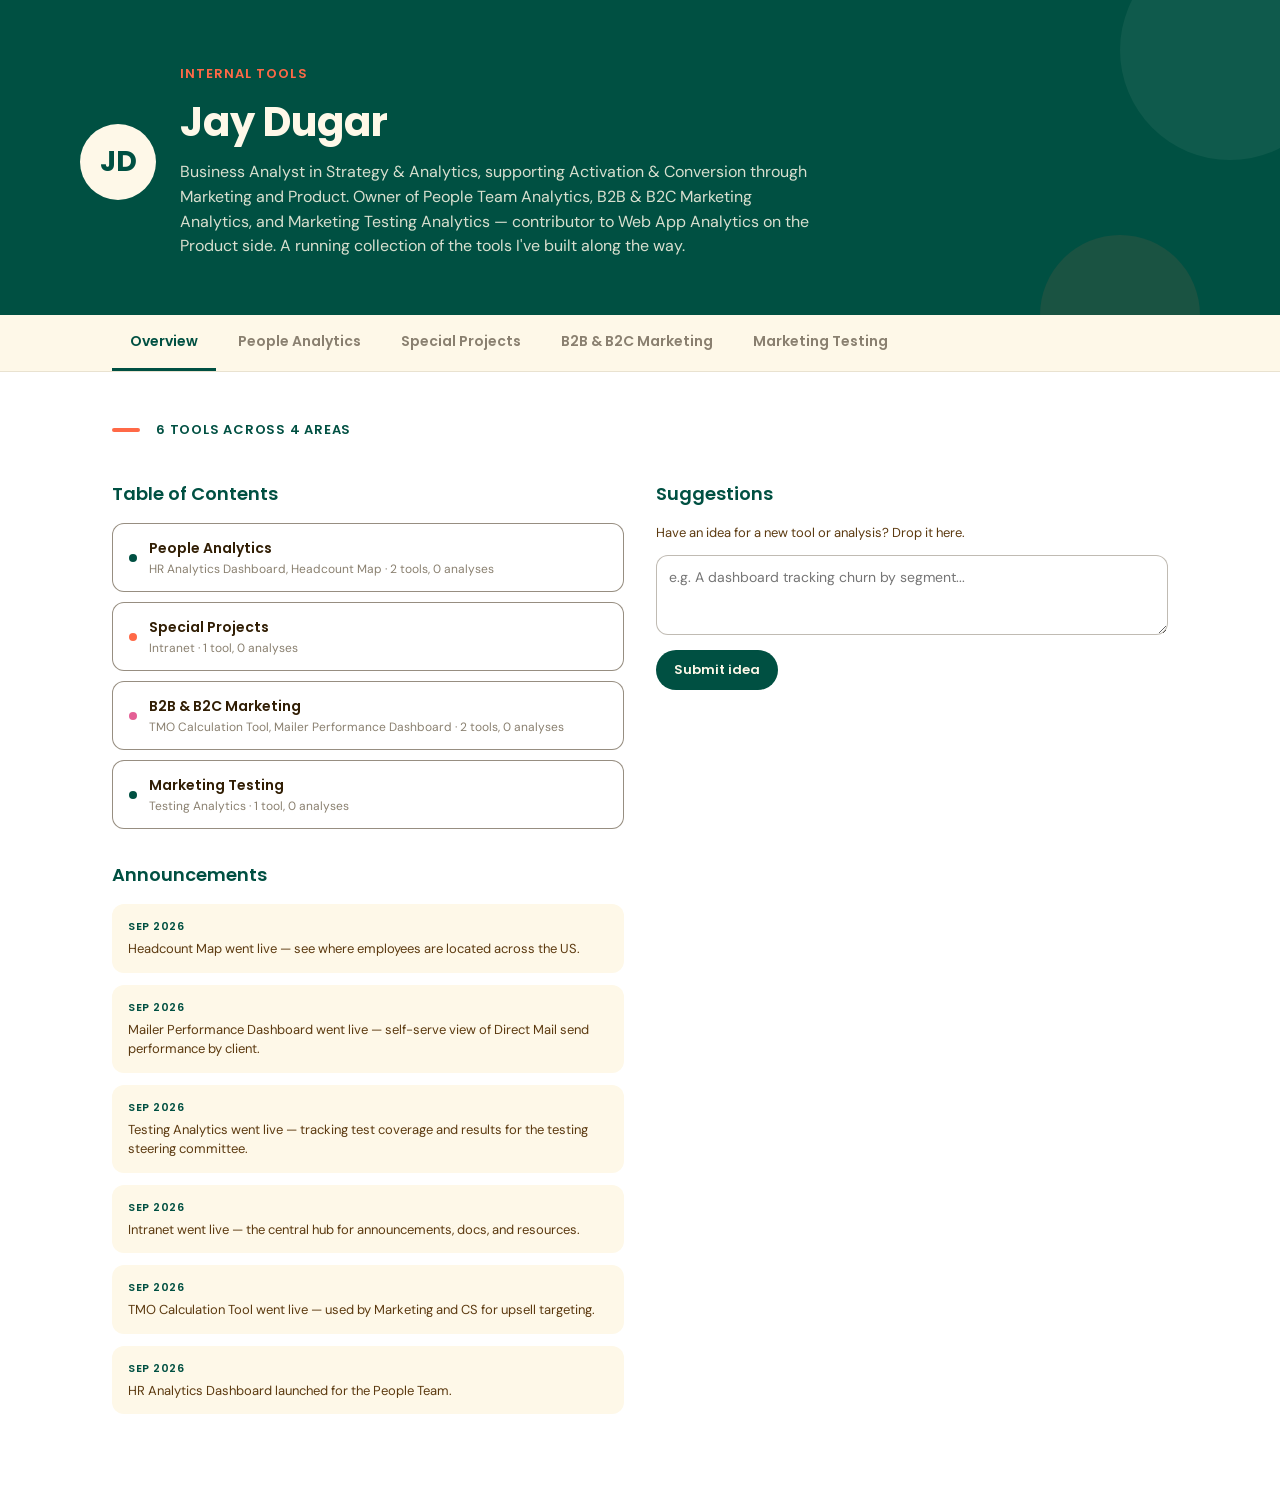
==== index.html @ 87fc5d0f "Add Headcount Map to People Analytics Interactive map showing where employees are located across the" ====
<!DOCTYPE html>
<html lang="en">
<head>
<meta charset="UTF-8">
<meta name="viewport" content="width=device-width, initial-scale=1.0">
<title>Jay Dugar — Internal Tools</title>
<link rel="preconnect" href="https://fonts.googleapis.com">
<link rel="preconnect" href="https://fonts.gstatic.com" crossorigin>
<link rel="stylesheet" href="https://fonts.googleapis.com/css2?family=DM+Sans:wght@400;500;600&family=Poppins:wght@600;700&display=swap">
<link rel="stylesheet" href="styles.css">
</head>
<body>

<header class="hero">
  <div class="hero-circle hero-circle-1"></div>
  <div class="hero-circle hero-circle-2"></div>
  <div class="hero-inner">
    <div class="avatar">JD</div>
    <div class="hero-text">
      <div class="eyebrow">Internal Tools</div>
      <h1>Jay Dugar</h1>
      <p>Business Analyst in Strategy &amp; Analytics, supporting Activation &amp; Conversion through Marketing and Product. Owner of People Team Analytics, B2B &amp; B2C Marketing Analytics, and Marketing Testing Analytics — contributor to Web App Analytics on the Product side. A running collection of the tools I've built along the way.</p>
    </div>
  </div>
</header>

<nav class="tabbar">
  <div class="tabbar-inner">
    <button class="tab is-active" data-tab="overview" style="--accent:#005042">Overview</button>
    <button class="tab" data-tab="people" style="--accent:#005042">People Analytics</button>
    <button class="tab" data-tab="special" style="--accent:#FF6947">Special Projects</button>
    <button class="tab" data-tab="marketing" style="--accent:#E45F95">B2B &amp; B2C Marketing</button>
    <button class="tab" data-tab="testing" style="--accent:#005042">Marketing Testing</button>
  </div>
</nav>

<main class="page-body">
  <div class="stat-line">
    <div class="stat-rect"></div>
    <span>6 tools across 4 areas</span>
  </div>

  <!-- Overview -->
  <section class="tab-section is-active" id="section-overview">
    <div class="overview-grid">
      <div class="overview-left">
        <h2>Table of Contents</h2>
        <div class="toc-list">
          <div class="toc-row" data-goto="people">
            <div class="toc-dot" style="background:#005042"></div>
            <div>
              <div class="toc-name">People Analytics</div>
              <div class="toc-detail">HR Analytics Dashboard, Headcount Map · 2 tools, 0 analyses</div>
            </div>
          </div>
          <div class="toc-row" data-goto="special">
            <div class="toc-dot" style="background:#FF6947"></div>
            <div>
              <div class="toc-name">Special Projects</div>
              <div class="toc-detail">Intranet · 1 tool, 0 analyses</div>
            </div>
          </div>
          <div class="toc-row" data-goto="marketing">
            <div class="toc-dot" style="background:#E45F95"></div>
            <div>
              <div class="toc-name">B2B &amp; B2C Marketing</div>
              <div class="toc-detail">TMO Calculation Tool, Mailer Performance Dashboard · 2 tools, 0 analyses</div>
            </div>
          </div>
          <div class="toc-row" data-goto="testing">
            <div class="toc-dot" style="background:#005042"></div>
            <div>
              <div class="toc-name">Marketing Testing</div>
              <div class="toc-detail">Testing Analytics · 1 tool, 0 analyses</div>
            </div>
          </div>
        </div>

        <h2 class="announcements-heading">Announcements</h2>
        <div class="announcements-list">
          <div class="announcement-card">
            <div class="announcement-date">Sep 2026</div>
            <div class="announcement-text">Headcount Map went live — see where employees are located across the US.</div>
          </div>
          <div class="announcement-card">
            <div class="announcement-date">Sep 2026</div>
            <div class="announcement-text">Mailer Performance Dashboard went live — self-serve view of Direct Mail send performance by client.</div>
          </div>
          <div class="announcement-card">
            <div class="announcement-date">Sep 2026</div>
            <div class="announcement-text">Testing Analytics went live — tracking test coverage and results for the testing steering committee.</div>
          </div>
          <div class="announcement-card">
            <div class="announcement-date">Sep 2026</div>
            <div class="announcement-text">Intranet went live — the central hub for announcements, docs, and resources.</div>
          </div>
          <div class="announcement-card">
            <div class="announcement-date">Sep 2026</div>
            <div class="announcement-text">TMO Calculation Tool went live — used by Marketing and CS for upsell targeting.</div>
          </div>
          <div class="announcement-card">
            <div class="announcement-date">Sep 2026</div>
            <div class="announcement-text">HR Analytics Dashboard launched for the People Team.</div>
          </div>
        </div>
      </div>

      <div class="overview-right">
        <h2>Suggestions</h2>
        <p class="suggestions-intro">Have an idea for a new tool or analysis? Drop it here.</p>
        <textarea id="suggestion-input" placeholder="e.g. A dashboard tracking churn by segment..."></textarea>
        <button id="submit-suggestion" class="btn-pill">Submit idea</button>
        <div id="suggestions-list" class="suggestions-list"></div>
      </div>
    </div>
  </section>

  <!-- People Analytics -->
  <section class="tab-section" id="section-people">
    <div class="area-block">
      <div class="area-header">
        <h2 style="color:#005042">People Analytics</h2>
        <span class="area-subtitle">HR metrics &amp; workforce reporting</span>
      </div>
      <div class="area-body">
        <div>
          <div class="col-label">Tools</div>
          <div class="tools-grid">

            <div class="tool-card">
              <div class="tool-strip" style="background:#005042"></div>
              <div class="tool-icon" style="background:#e8f5f2">
                <svg width="22" height="22" viewBox="0 0 24 24" fill="none" stroke="#005042" stroke-width="2" stroke-linecap="round" stroke-linejoin="round"><path d="M3 3v18h18"/><path d="M18 17V9"/><path d="M13 17V5"/><path d="M8 17v-3"/></svg>
              </div>
              <div class="tool-body">
                <div class="tool-badges">
                  <span class="category-badge">HR</span>
                  <span class="badge badge-filled">Live</span>
                </div>
                <h3>HR Analytics Dashboard</h3>
                <p class="tool-desc">Used to fill out HR KPIs and answer questions from Legal &amp; Commercial about employee locations. Tracks attrition, termination, and other metrics that People Team leadership keeps a close eye on.</p>
              </div>
              <div class="tool-action">
                <a href="https://hranalyticsdashboard-henna.vercel.app/" target="_blank" rel="noopener" class="btn-pill btn-cta">Open tool →</a>
                <span class="tool-updated">Updated Sep 2026</span>
              </div>
            </div>

            <div class="tool-card">
              <div class="tool-strip" style="background:#005042"></div>
              <div class="tool-icon" style="background:#e8f5f2">
                <svg width="22" height="22" viewBox="0 0 24 24" fill="none" stroke="#005042" stroke-width="2" stroke-linecap="round" stroke-linejoin="round"><path d="M20 10c0 4.993-5.539 10.193-7.399 11.799a1 1 0 0 1-1.202 0C9.539 20.193 4 14.993 4 10a8 8 0 0 1 16 0"/><circle cx="12" cy="10" r="3"/></svg>
              </div>
              <div class="tool-body">
                <div class="tool-badges">
                  <span class="category-badge">Headcount</span>
                  <span class="badge badge-filled">Live</span>
                </div>
                <h3>Headcount Map</h3>
                <p class="tool-desc">Interactive map showing where employees are located across the US.</p>
              </div>
              <div class="tool-action">
                <a href="https://hr-locations-dashboard.vercel.app/" target="_blank" rel="noopener" class="btn-pill btn-cta">Open tool →</a>
                <span class="tool-updated">Updated Sep 2026</span>
              </div>
            </div>

          </div>
        </div>
        <div>
          <div class="col-label">Analyses</div>
          <div class="analyses-placeholder">
            <svg width="26" height="26" viewBox="0 0 24 24" fill="none" stroke="#8a8070" stroke-width="2" stroke-linecap="round" stroke-linejoin="round"><path d="M14 2H6a2 2 0 0 0-2 2v16a2 2 0 0 0 2 2h12a2 2 0 0 0 2-2V8z"/><path d="M14 2v6h6"/></svg>
            <div class="placeholder-text">No analyses yet — decks, write-ups, and long-term studies for this area will live here.</div>
          </div>
        </div>
      </div>
    </div>
    <p class="footer-note">More tools added as they ship.</p>
  </section>

  <!-- Special Projects -->
  <section class="tab-section" id="section-special">
    <div class="area-block">
      <div class="area-header">
        <h2 style="color:#005042">Special Projects</h2>
        <span class="area-subtitle">Cross-org initiatives</span>
      </div>
      <div class="area-body">
        <div>
          <div class="col-label">Tools</div>
          <div class="tools-grid">

            <div class="tool-card">
              <div class="tool-strip" style="background:#FF6947"></div>
              <div class="tool-icon" style="background:#fff0ec">
                <svg width="22" height="22" viewBox="0 0 24 24" fill="none" stroke="#e04a28" stroke-width="2" stroke-linecap="round" stroke-linejoin="round"><path d="M15 21v-8a1 1 0 0 0-1-1h-4a1 1 0 0 0-1 1v8"/><path d="M3 10a2 2 0 0 1 .709-1.528l7-6.001a2 2 0 0 1 2.582 0l7 6.001A2 2 0 0 1 21 10v9a2 2 0 0 1-2 2H5a2 2 0 0 1-2-2z"/></svg>
              </div>
              <div class="tool-body">
                <div class="tool-badges">
                  <span class="category-badge">Company</span>
                  <span class="badge badge-filled">Live</span>
                </div>
                <h3>Intranet</h3>
                <p class="tool-desc">Will eventually be cascaded across the organization — a centralized location for announcements, resources, celebrations, and learning about the company.</p>
              </div>
              <div class="tool-action">
                <a href="https://lanternverse-demo.vercel.app/" target="_blank" rel="noopener" class="btn-pill btn-cta">Open tool →</a>
                <span class="tool-updated">Updated Sep 2026</span>
              </div>
            </div>

          </div>
        </div>
        <div>
          <div class="col-label">Analyses</div>
          <div class="analyses-placeholder">
            <svg width="26" height="26" viewBox="0 0 24 24" fill="none" stroke="#8a8070" stroke-width="2" stroke-linecap="round" stroke-linejoin="round"><path d="M14 2H6a2 2 0 0 0-2 2v16a2 2 0 0 0 2 2h12a2 2 0 0 0 2-2V8z"/><path d="M14 2v6h6"/></svg>
            <div class="placeholder-text">No analyses yet — decks, write-ups, and long-term studies for this area will live here.</div>
          </div>
        </div>
      </div>
    </div>
    <p class="footer-note">More tools added as they ship.</p>
  </section>

  <!-- B2B & B2C Marketing -->
  <section class="tab-section" id="section-marketing">
    <div class="area-block">
      <div class="area-header">
        <h2 style="color:#005042">B2B &amp; B2C Marketing</h2>
        <span class="area-subtitle">Marketing analytics &amp; targeting</span>
      </div>
      <div class="area-body">
        <div>
          <div class="col-label">Tools</div>
          <div class="tools-grid">

            <div class="tool-card">
              <div class="tool-strip" style="background:#E45F95"></div>
              <div class="tool-icon" style="background:#fceef4">
                <svg width="22" height="22" viewBox="0 0 24 24" fill="none" stroke="#c43d76" stroke-width="2" stroke-linecap="round" stroke-linejoin="round"><rect width="16" height="20" x="4" y="2" rx="2"/><line x1="8" x2="16" y1="6" y2="6"/><line x1="16" x2="16" y1="14" y2="18"/><path d="M16 10h.01"/><path d="M12 10h.01"/><path d="M8 10h.01"/><path d="M12 14h.01"/><path d="M8 14h.01"/><path d="M12 18h.01"/><path d="M8 18h.01"/></svg>
              </div>
              <div class="tool-body">
                <div class="tool-badges">
                  <span class="category-badge">Analytics</span>
                  <span class="badge badge-filled">Live</span>
                </div>
                <h3>TMO Calculation Tool</h3>
                <p class="tool-desc">Used by Marketing and CS for upsells — to estimate the impact TMO would have had based on testing, and to provide reasons for approving TMO outreach for specific client populations.</p>
              </div>
              <div class="tool-action">
                <a href="https://tmo-projection-calculator.onrender.com/" target="_blank" rel="noopener" class="btn-pill btn-cta">Open tool →</a>
                <span class="tool-updated">Updated Sep 2026</span>
              </div>
            </div>

            <div class="tool-card">
              <div class="tool-strip" style="background:#E45F95"></div>
              <div class="tool-icon" style="background:#fceef4">
                <svg width="22" height="22" viewBox="0 0 24 24" fill="none" stroke="#c43d76" stroke-width="2" stroke-linecap="round" stroke-linejoin="round"><rect width="20" height="16" x="2" y="4" rx="2"/><path d="m22 7-8.97 5.7a1.94 1.94 0 0 1-2.06 0L2 7"/></svg>
              </div>
              <div class="tool-body">
                <div class="tool-badges">
                  <span class="category-badge">Direct Mail</span>
                  <span class="badge badge-filled">Live</span>
                </div>
                <h3>Mailer Performance Dashboard</h3>
                <p class="tool-desc">Self-serve Databricks dashboard for viewing Direct Mail send performance by client — how specific sends performed, broken down for self-service lookup.</p>
              </div>
              <div class="tool-action">
                <a href="https://adb-4178024078067498.18.azuredatabricks.net/dashboardsv3/01f14eee2bc31cd380a6640e66a641d5/published?o=4178024078067498" target="_blank" rel="noopener" class="btn-pill btn-cta">Open tool →</a>
                <span class="tool-updated">Updated Sep 2026</span>
              </div>
            </div>

          </div>
        </div>
        <div>
          <div class="col-label">Analyses</div>
          <div class="analyses-placeholder">
            <svg width="26" height="26" viewBox="0 0 24 24" fill="none" stroke="#8a8070" stroke-width="2" stroke-linecap="round" stroke-linejoin="round"><path d="M14 2H6a2 2 0 0 0-2 2v16a2 2 0 0 0 2 2h12a2 2 0 0 0 2-2V8z"/><path d="M14 2v6h6"/></svg>
            <div class="placeholder-text">No analyses yet — decks, write-ups, and long-term studies for this area will live here.</div>
          </div>
        </div>
      </div>
    </div>
    <p class="footer-note">More tools added as they ship.</p>
  </section>

  <!-- Marketing Testing -->
  <section class="tab-section" id="section-testing">
    <div class="area-block">
      <div class="area-header">
        <h2 style="color:#005042">Marketing Testing</h2>
        <span class="area-subtitle">Experimentation &amp; test analytics</span>
      </div>
      <div class="area-body">
        <div>
          <div class="col-label">Tools</div>
          <div class="tools-grid">

            <div class="tool-card">
              <div class="tool-strip" style="background:#005042"></div>
              <div class="tool-icon" style="background:#e8f5f2">
                <svg width="22" height="22" viewBox="0 0 24 24" fill="none" stroke="#005042" stroke-width="2" stroke-linecap="round" stroke-linejoin="round"><path d="M10 2v7.527a2 2 0 0 1-.211.896L4.72 20.55a1 1 0 0 0 .9 1.45h12.76a1 1 0 0 0 .9-1.45l-5.069-10.127A2 2 0 0 1 14 9.527V2"/><path d="M6.453 15h11.094"/><path d="M8.5 2h7"/></svg>
              </div>
              <div class="tool-body">
                <div class="tool-badges">
                  <span class="category-badge">QA</span>
                  <span class="badge badge-filled">Live</span>
                </div>
                <h3>Testing Analytics</h3>
                <p class="tool-desc">Tracked by members of the testing steering committee, and used to inform product marketing strategy going forward.</p>
              </div>
              <div class="tool-action">
                <a href="https://marketing-testing-results-repo.vercel.app/" target="_blank" rel="noopener" class="btn-pill btn-cta">Open tool →</a>
                <span class="tool-updated">Updated Sep 2026</span>
              </div>
            </div>

          </div>
        </div>
        <div>
          <div class="col-label">Analyses</div>
          <div class="analyses-placeholder">
            <svg width="26" height="26" viewBox="0 0 24 24" fill="none" stroke="#8a8070" stroke-width="2" stroke-linecap="round" stroke-linejoin="round"><path d="M14 2H6a2 2 0 0 0-2 2v16a2 2 0 0 0 2 2h12a2 2 0 0 0 2-2V8z"/><path d="M14 2v6h6"/></svg>
            <div class="placeholder-text">No analyses yet — decks, write-ups, and long-term studies for this area will live here.</div>
          </div>
        </div>
      </div>
    </div>
    <p class="footer-note">More tools added as they ship.</p>
  </section>

</main>

<script src="script.js"></script>
</body>
</html>
---- styles.css ----
:root {
  --green: #005042;
  --cream: #FEF8E8;
  --espresso: #311E04;
  --espresso-body: #5c3a10;
  --pink: #E45F95;
  --coral: #FF6947;
  --white: #FFFFFF;
  --muted-text: #8a8070;
  --badge-muted-bg: #f5f4f0;
  --badge-muted-text: #655e52;
  --green-tint-bg: #e8f5f2;
  --coral-tint-bg: #fff0ec;
  --coral-stroke: #e04a28;
  --pink-tint-bg: #fceef4;
  --pink-stroke: #c43d76;

  --card-border: rgba(49, 30, 4, 0.5);
  --card-shadow: 0 4px 12px rgba(49, 30, 4, 0.06);
  --card-shadow-hover: 0 10px 24px rgba(49, 30, 4, 0.14);
}

* {
  box-sizing: border-box;
}

body {
  margin: 0;
  background: var(--white);
  font-family: 'DM Sans', sans-serif;
  color: var(--espresso);
}

h1, h2, h3 {
  font-family: 'Poppins', sans-serif;
  margin: 0;
}

a {
  color: var(--green);
  text-decoration: none;
}

a:hover {
  color: var(--pink);
}

/* ---------- Hero ---------- */

.hero {
  background: var(--green);
  padding: 64px 32px 56px;
  position: relative;
  overflow: hidden;
}

.hero-circle {
  position: absolute;
  border-radius: 50%;
}

.hero-circle-1 {
  width: 220px;
  height: 220px;
  right: -60px;
  top: -60px;
  background: rgba(254, 248, 232, 0.06);
}

.hero-circle-2 {
  width: 160px;
  height: 160px;
  right: 80px;
  bottom: -80px;
  background: rgba(255, 105, 71, 0.10);
}

.hero-inner {
  max-width: 1120px;
  margin: 0 auto;
  position: relative;
  display: flex;
  align-items: center;
  gap: 24px;
}

.avatar {
  width: 76px;
  height: 76px;
  border-radius: 50%;
  background: var(--cream);
  color: var(--green);
  display: flex;
  align-items: center;
  justify-content: center;
  font-family: 'Poppins', sans-serif;
  font-weight: 700;
  font-size: 28px;
  flex-shrink: 0;
}

.hero-text .eyebrow {
  font-family: 'Poppins', sans-serif;
  font-weight: 600;
  font-size: 13px;
  letter-spacing: 0.08em;
  text-transform: uppercase;
  color: var(--coral);
  margin-bottom: 8px;
}

.hero-text h1 {
  font-weight: 700;
  font-size: 40px;
  margin: 0 0 8px;
  color: var(--cream);
}

.hero-text p {
  margin: 0;
  font-size: 16px;
  line-height: 1.55;
  color: rgba(254, 248, 232, 0.85);
  max-width: 640px;
}

/* ---------- Tab bar ---------- */

.tabbar {
  background: var(--cream);
  border-bottom: 1px solid rgba(49, 30, 4, 0.1);
  position: sticky;
  top: 0;
  z-index: 10;
}

.tabbar-inner {
  max-width: 1120px;
  margin: 0 auto;
  padding: 0 32px;
  display: flex;
  gap: 4px;
  overflow-x: auto;
}

.tab {
  border: none;
  background: none;
  cursor: pointer;
  padding: 16px 18px;
  font-family: 'Poppins', sans-serif;
  font-size: 14px;
  font-weight: 600;
  white-space: nowrap;
  color: var(--muted-text);
  border-bottom: 3px solid transparent;
}

.tab.is-active {
  color: var(--accent);
  border-bottom-color: var(--accent);
}

/* ---------- Page body ---------- */

.page-body {
  max-width: 1120px;
  margin: 0 auto;
  padding: 48px 32px 80px;
}

.stat-line {
  display: flex;
  align-items: center;
  gap: 16px;
  margin-bottom: 40px;
}

.stat-rect {
  width: 28px;
  height: 4px;
  background: var(--coral);
  border-radius: 2px;
  flex-shrink: 0;
}

.stat-line span {
  font-family: 'Poppins', sans-serif;
  font-weight: 600;
  font-size: 13px;
  letter-spacing: 0.06em;
  text-transform: uppercase;
  color: var(--green);
}

.tab-section {
  display: none;
}

.tab-section.is-active {
  display: block;
}

/* ---------- Overview ---------- */

.overview-grid {
  display: grid;
  grid-template-columns: 1fr 1fr;
  gap: 32px;
  margin-bottom: 8px;
}

.overview-left h2,
.overview-right h2 {
  font-weight: 600;
  font-size: 18px;
  margin: 0 0 16px;
  color: var(--green);
}

.toc-list {
  display: flex;
  flex-direction: column;
  gap: 10px;
}

.toc-row {
  cursor: pointer;
  display: flex;
  align-items: center;
  gap: 12px;
  padding: 14px 16px;
  background: var(--white);
  border: 1px solid var(--card-border);
  border-radius: 12px;
  transition: box-shadow 0.15s;
}

.toc-row:hover {
  box-shadow: 0 4px 12px rgba(49, 30, 4, 0.08);
}

.toc-dot {
  width: 8px;
  height: 8px;
  border-radius: 50%;
  flex-shrink: 0;
}

.toc-name {
  font-family: 'Poppins', sans-serif;
  font-weight: 600;
  font-size: 14px;
  color: var(--espresso);
}

.toc-detail {
  font-size: 12px;
  color: var(--muted-text);
  margin-top: 2px;
}

.announcements-heading {
  margin-top: 32px !important;
}

.announcements-list {
  display: flex;
  flex-direction: column;
  gap: 12px;
}

.announcement-card {
  background: var(--cream);
  border-radius: 12px;
  padding: 14px 16px;
}

.announcement-date {
  font-family: 'Poppins', sans-serif;
  font-weight: 600;
  font-size: 11px;
  letter-spacing: 0.05em;
  text-transform: uppercase;
  color: var(--green);
  margin-bottom: 4px;
}

.announcement-text {
  font-size: 13px;
  line-height: 1.5;
  color: var(--espresso-body);
}

.suggestions-intro {
  font-size: 13px;
  line-height: 1.5;
  color: var(--espresso-body);
  margin: 0 0 12px;
}

#suggestion-input {
  width: 100%;
  min-height: 80px;
  padding: 12px;
  border: 1px solid rgba(49, 30, 4, 0.3);
  border-radius: 12px;
  font-family: 'DM Sans', sans-serif;
  font-size: 14px;
  color: var(--espresso);
  resize: vertical;
}

.btn-pill {
  display: inline-flex;
  align-items: center;
  gap: 6px;
  border: none;
  cursor: pointer;
  font-family: 'Poppins', sans-serif;
  font-size: 13px;
  font-weight: 600;
  color: var(--cream);
  background: var(--green);
  padding: 10px 18px;
  border-radius: 9999px;
  text-decoration: none;
}

#submit-suggestion {
  margin-top: 10px;
  padding: 10px 18px;
}

.suggestions-list {
  display: flex;
  flex-direction: column;
  gap: 10px;
  margin-top: 20px;
}

.suggestion-item {
  background: var(--white);
  border: 1px solid var(--card-border);
  border-radius: 12px;
  padding: 12px 16px;
  font-size: 13px;
  color: var(--espresso-body);
}

/* ---------- Area pages ---------- */

.area-block {
  margin-bottom: 44px;
}

.area-header {
  display: flex;
  align-items: baseline;
  gap: 10px;
  margin-bottom: 18px;
}

.area-header h2 {
  font-weight: 600;
  font-size: 20px;
  flex-shrink: 0;
  white-space: nowrap;
}

.area-subtitle {
  font-size: 13px;
  color: var(--muted-text);
  min-width: 0;
  overflow: hidden;
  text-overflow: ellipsis;
  white-space: nowrap;
}

.area-body {
  display: grid;
  grid-template-columns: 1.1fr 1fr;
  gap: 32px;
  align-items: start;
}

.col-label {
  font-family: 'Poppins', sans-serif;
  font-weight: 600;
  font-size: 12px;
  letter-spacing: 0.06em;
  text-transform: uppercase;
  color: var(--muted-text);
  margin-bottom: 12px;
}

.tools-grid {
  display: flex;
  flex-direction: column;
  gap: 16px;
}

/* ---------- Tool card ---------- */

.tool-card {
  display: flex;
  align-items: center;
  gap: 20px;
  background: var(--white);
  border: 1px solid var(--card-border);
  border-radius: 16px;
  overflow: hidden;
  box-shadow: var(--card-shadow);
  transition: box-shadow 0.15s, transform 0.15s;
  padding: 20px 24px;
}

.tool-card:hover {
  box-shadow: var(--card-shadow-hover);
  transform: translateY(-3px);
}

.tool-strip {
  align-self: stretch;
  width: 6px;
  border-radius: 3px;
  flex-shrink: 0;
  margin: -20px 0 -20px -24px;
}

.tool-icon {
  width: 48px;
  height: 48px;
  border-radius: 12px;
  display: flex;
  align-items: center;
  justify-content: center;
  flex-shrink: 0;
}

.tool-body {
  flex: 1;
  min-width: 0;
  display: flex;
  flex-direction: column;
  gap: 8px;
}

.tool-badges {
  display: flex;
  align-items: center;
  gap: 8px;
}

.badge {
  font-family: 'DM Sans', sans-serif;
  font-size: 11px;
  font-weight: 600;
  padding: 4px 10px;
  border-radius: 9999px;
}

.badge-filled {
  background: var(--green);
  color: var(--cream);
}

.badge-muted {
  background: var(--badge-muted-bg);
  color: var(--badge-muted-text);
}

.category-badge {
  font-family: 'DM Sans', sans-serif;
  font-size: 10px;
  font-weight: 600;
  letter-spacing: 0.06em;
  text-transform: uppercase;
  color: var(--green);
  background: var(--green-tint-bg);
  padding: 3px 8px;
  border-radius: 9999px;
}

.tool-body h3 {
  font-weight: 600;
  font-size: 18px;
  color: var(--espresso);
}

.tool-desc {
  margin: 0;
  font-size: 14px;
  line-height: 1.5;
  color: var(--espresso-body);
}

.tool-action {
  display: flex;
  flex-direction: column;
  align-items: flex-end;
  gap: 8px;
  flex-shrink: 0;
}

.tool-updated {
  font-size: 12px;
  color: var(--muted-text);
  white-space: nowrap;
}

.btn-cta {
  color: var(--cream);
  background: var(--green);
}

.btn-disabled {
  color: var(--badge-muted-text);
  background: var(--badge-muted-bg);
  cursor: default;
}

/* ---------- Analyses placeholder ---------- */

.analyses-placeholder {
  border: 1.5px dashed rgba(49, 30, 4, 0.25);
  border-radius: 16px;
  padding: 28px 20px;
  text-align: center;
  background: var(--cream);
}

.analyses-placeholder svg {
  margin: 0 auto 10px;
  display: block;
}

.placeholder-text {
  font-size: 13px;
  color: var(--espresso-body);
  line-height: 1.5;
}

/* ---------- Footer ---------- */

.footer-note {
  margin: 48px 0 0;
  font-size: 13px;
  color: var(--muted-text);
  text-align: center;
}

/* ---------- Responsive ---------- */

@media (max-width: 780px) {
  .hero-inner {
    flex-wrap: wrap;
  }

  .overview-grid,
  .area-body {
    grid-template-columns: 1fr;
  }

  .tool-card {
    flex-wrap: wrap;
  }

  .tool-action {
    flex-direction: row;
    align-items: center;
    justify-content: space-between;
    width: 100%;
    margin-left: 68px;
  }
}
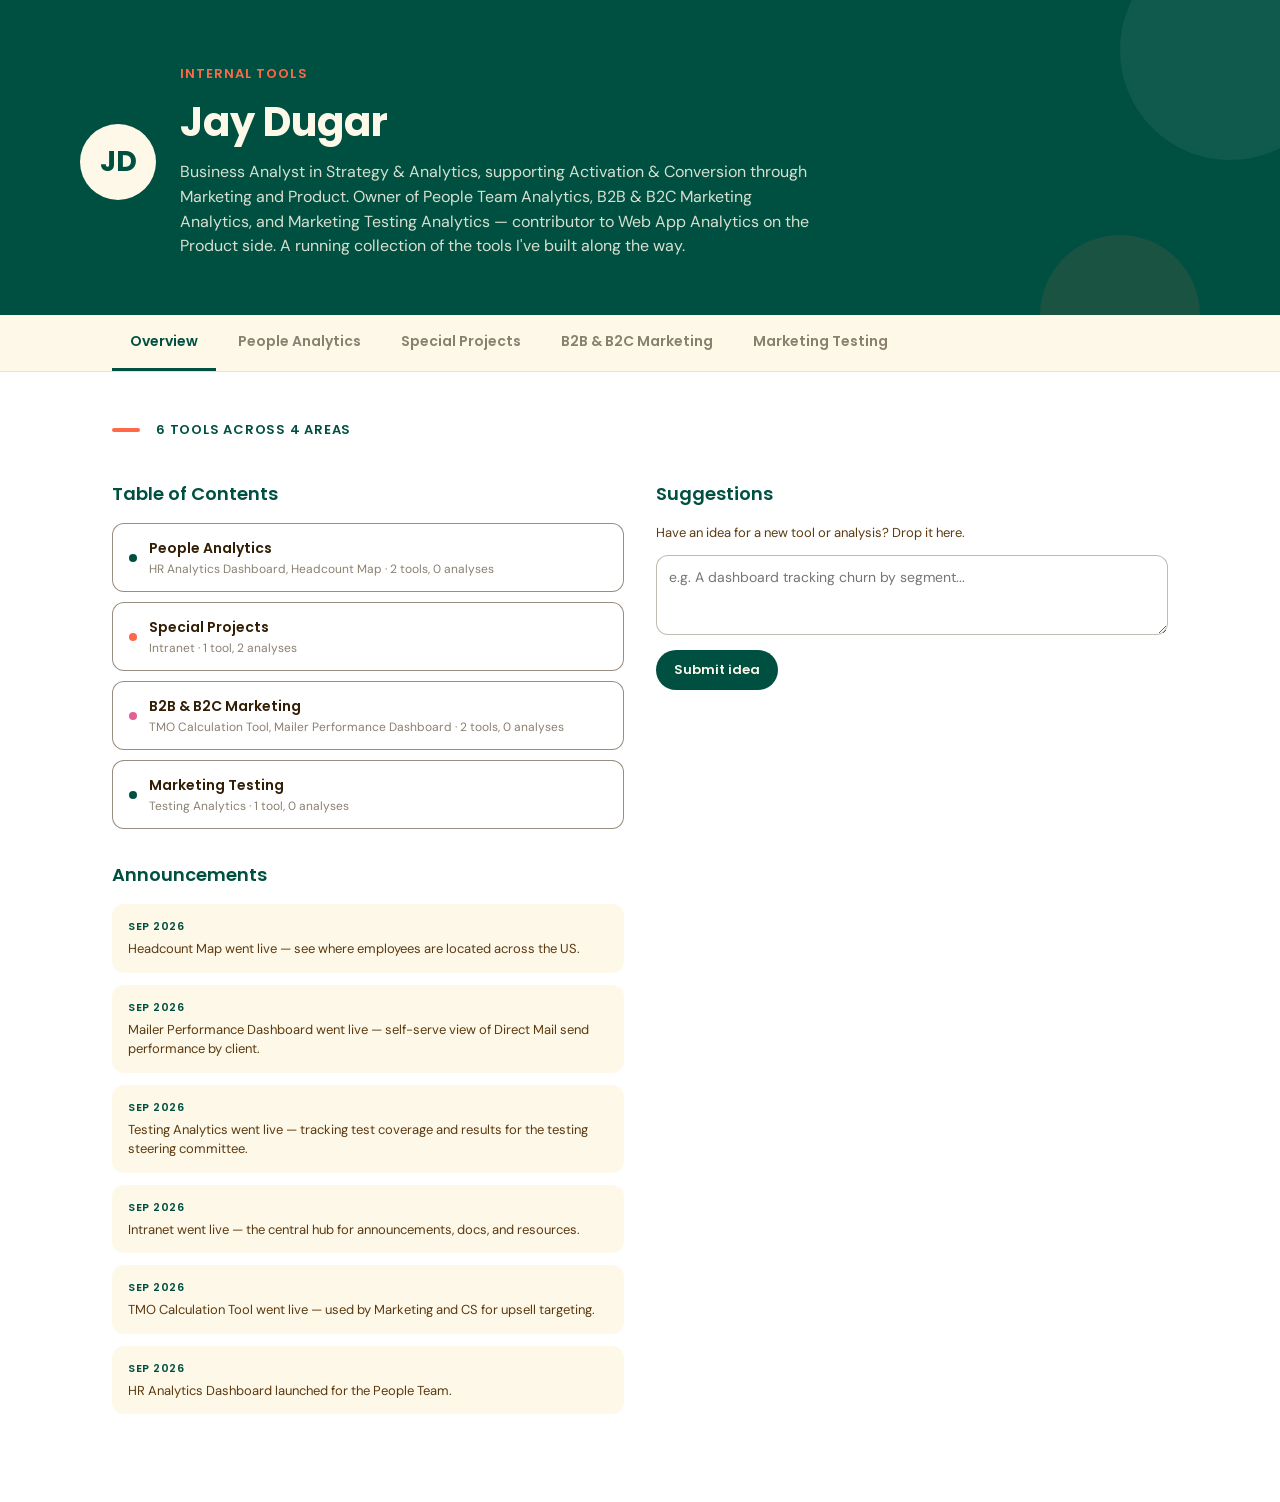
==== commit 6e70ba05: "Add Analyses entries to Special Projects Add Time and Motion Study (Oct 24, 2025) and Email Performa" ====
--- a/index.html
+++ b/index.html
@@ -57,7 +57,7 @@
             <div class="toc-dot" style="background:#FF6947"></div>
             <div>
               <div class="toc-name">Special Projects</div>
-              <div class="toc-detail">Intranet · 1 tool, 0 analyses</div>
+              <div class="toc-detail">Intranet · 1 tool, 2 analyses</div>
             </div>
           </div>
           <div class="toc-row" data-goto="marketing">
@@ -214,9 +214,22 @@
         </div>
         <div>
           <div class="col-label">Analyses</div>
-          <div class="analyses-placeholder">
-            <svg width="26" height="26" viewBox="0 0 24 24" fill="none" stroke="#8a8070" stroke-width="2" stroke-linecap="round" stroke-linejoin="round"><path d="M14 2H6a2 2 0 0 0-2 2v16a2 2 0 0 0 2 2h12a2 2 0 0 0 2-2V8z"/><path d="M14 2v6h6"/></svg>
-            <div class="placeholder-text">No analyses yet — decks, write-ups, and long-term studies for this area will live here.</div>
+          <div class="analyses-list">
+            <a href="https://employerdirect-my.sharepoint.com/:p:/g/personal/jun_tian_edhc_com/IQC44z6qoDB5RLvgEQA8jVloARN6N4HbDHBAEP9bQKwd3f4?e=tkZlgi" target="_blank" rel="noopener" class="analysis-item" data-date="2026-08-01">
+              <svg width="20" height="20" viewBox="0 0 24 24" fill="none" stroke="#005042" stroke-width="2" stroke-linecap="round" stroke-linejoin="round"><path d="M14 2H6a2 2 0 0 0-2 2v16a2 2 0 0 0 2 2h12a2 2 0 0 0 2-2V8z"/><path d="M14 2v6h6"/></svg>
+              <div>
+                <div class="analysis-title">Email Performance Analysis - Jun Tian</div>
+                <div class="analysis-date">Aug 2026</div>
+                <div class="analysis-note">Contributor — supported Jun, Enterprise Analytics Intern, with her intern project.</div>
+              </div>
+            </a>
+            <a href="https://employerdirect-my.sharepoint.com/:p:/g/personal/jay_dugar_edhc_com1/IQAvmbayL3EeTLC1aCSlgR_PATuHuwJYxpf_T8SGFbYfa9U?e=0Gtic1" target="_blank" rel="noopener" class="analysis-item" data-date="2025-10-24">
+              <svg width="20" height="20" viewBox="0 0 24 24" fill="none" stroke="#005042" stroke-width="2" stroke-linecap="round" stroke-linejoin="round"><path d="M14 2H6a2 2 0 0 0-2 2v16a2 2 0 0 0 2 2h12a2 2 0 0 0 2-2V8z"/><path d="M14 2v6h6"/></svg>
+              <div>
+                <div class="analysis-title">Time and Motion Study</div>
+                <div class="analysis-date">Oct 24, 2025</div>
+              </div>
+            </a>
           </div>
         </div>
       </div>
--- a/styles.css
+++ b/styles.css
@@ -541,6 +541,52 @@
   line-height: 1.5;
 }
 
+.analyses-list {
+  display: flex;
+  flex-direction: column;
+  gap: 12px;
+}
+
+.analysis-item {
+  display: flex;
+  align-items: center;
+  gap: 12px;
+  background: var(--white);
+  border: 1px solid var(--card-border);
+  border-radius: 12px;
+  padding: 14px 16px;
+  transition: box-shadow 0.15s, transform 0.15s;
+}
+
+.analysis-item:hover {
+  box-shadow: var(--card-shadow-hover);
+  transform: translateY(-2px);
+}
+
+.analysis-item svg {
+  flex-shrink: 0;
+}
+
+.analysis-title {
+  font-family: 'Poppins', sans-serif;
+  font-weight: 600;
+  font-size: 14px;
+  color: var(--espresso);
+}
+
+.analysis-date {
+  font-size: 12px;
+  color: var(--muted-text);
+  margin-top: 2px;
+}
+
+.analysis-note {
+  font-size: 12px;
+  color: var(--espresso-body);
+  line-height: 1.4;
+  margin-top: 4px;
+}
+
 /* ---------- Footer ---------- */
 
 .footer-note {
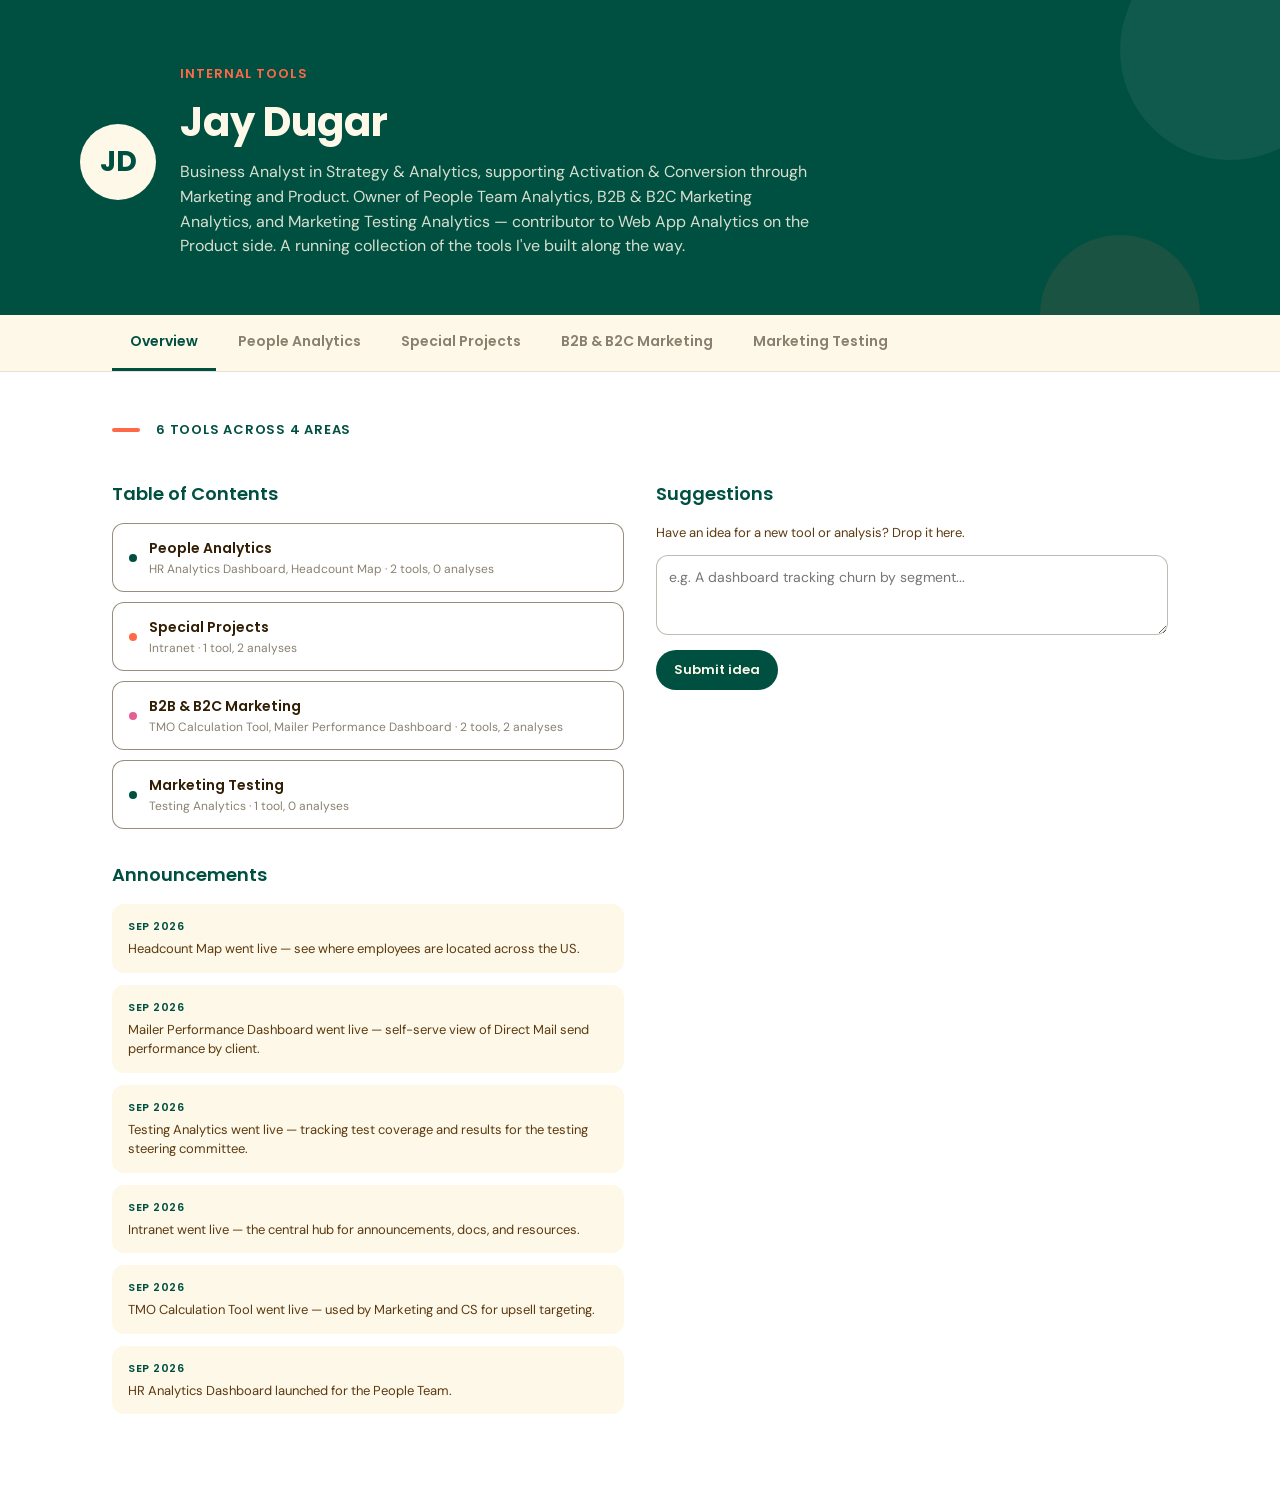
==== commit 5a0bc344: "Add Analyses entries to B2B & B2C Marketing Add Personas Analysis (Jun 2, 2026) and B2B Marketing At" ====
--- a/index.html
+++ b/index.html
@@ -64,7 +64,7 @@
             <div class="toc-dot" style="background:#E45F95"></div>
             <div>
               <div class="toc-name">B2B &amp; B2C Marketing</div>
-              <div class="toc-detail">TMO Calculation Tool, Mailer Performance Dashboard · 2 tools, 0 analyses</div>
+              <div class="toc-detail">TMO Calculation Tool, Mailer Performance Dashboard · 2 tools, 2 analyses</div>
             </div>
           </div>
           <div class="toc-row" data-goto="testing">
@@ -291,9 +291,21 @@
         </div>
         <div>
           <div class="col-label">Analyses</div>
-          <div class="analyses-placeholder">
-            <svg width="26" height="26" viewBox="0 0 24 24" fill="none" stroke="#8a8070" stroke-width="2" stroke-linecap="round" stroke-linejoin="round"><path d="M14 2H6a2 2 0 0 0-2 2v16a2 2 0 0 0 2 2h12a2 2 0 0 0 2-2V8z"/><path d="M14 2v6h6"/></svg>
-            <div class="placeholder-text">No analyses yet — decks, write-ups, and long-term studies for this area will live here.</div>
+          <div class="analyses-list">
+            <a href="https://employerdirect-my.sharepoint.com/:p:/g/personal/jay_dugar_edhc_com1/IQDLxSqj8Fz-RLH232yzzgM-AXMZw2Fjzdrns0AoX63KZrc?e=phqWcl" target="_blank" rel="noopener" class="analysis-item" data-date="2026-09-01">
+              <svg width="20" height="20" viewBox="0 0 24 24" fill="none" stroke="#005042" stroke-width="2" stroke-linecap="round" stroke-linejoin="round"><path d="M14 2H6a2 2 0 0 0-2 2v16a2 2 0 0 0 2 2h12a2 2 0 0 0 2-2V8z"/><path d="M14 2v6h6"/></svg>
+              <div>
+                <div class="analysis-title">B2B Marketing Attribution &amp; Pipeline Analysis</div>
+                <div class="analysis-date">Sep 2026</div>
+              </div>
+            </a>
+            <a href="https://employerdirect-my.sharepoint.com/:p:/g/personal/jay_dugar_edhc_com1/IQAo627svm-CSIlqSGM2iXhgARxa82WC0E7vyX0WKApcWy0?e=qEZHjk" target="_blank" rel="noopener" class="analysis-item" data-date="2026-06-02">
+              <svg width="20" height="20" viewBox="0 0 24 24" fill="none" stroke="#005042" stroke-width="2" stroke-linecap="round" stroke-linejoin="round"><path d="M14 2H6a2 2 0 0 0-2 2v16a2 2 0 0 0 2 2h12a2 2 0 0 0 2-2V8z"/><path d="M14 2v6h6"/></svg>
+              <div>
+                <div class="analysis-title">Personas Analysis</div>
+                <div class="analysis-date">Jun 2, 2026</div>
+              </div>
+            </a>
           </div>
         </div>
       </div>
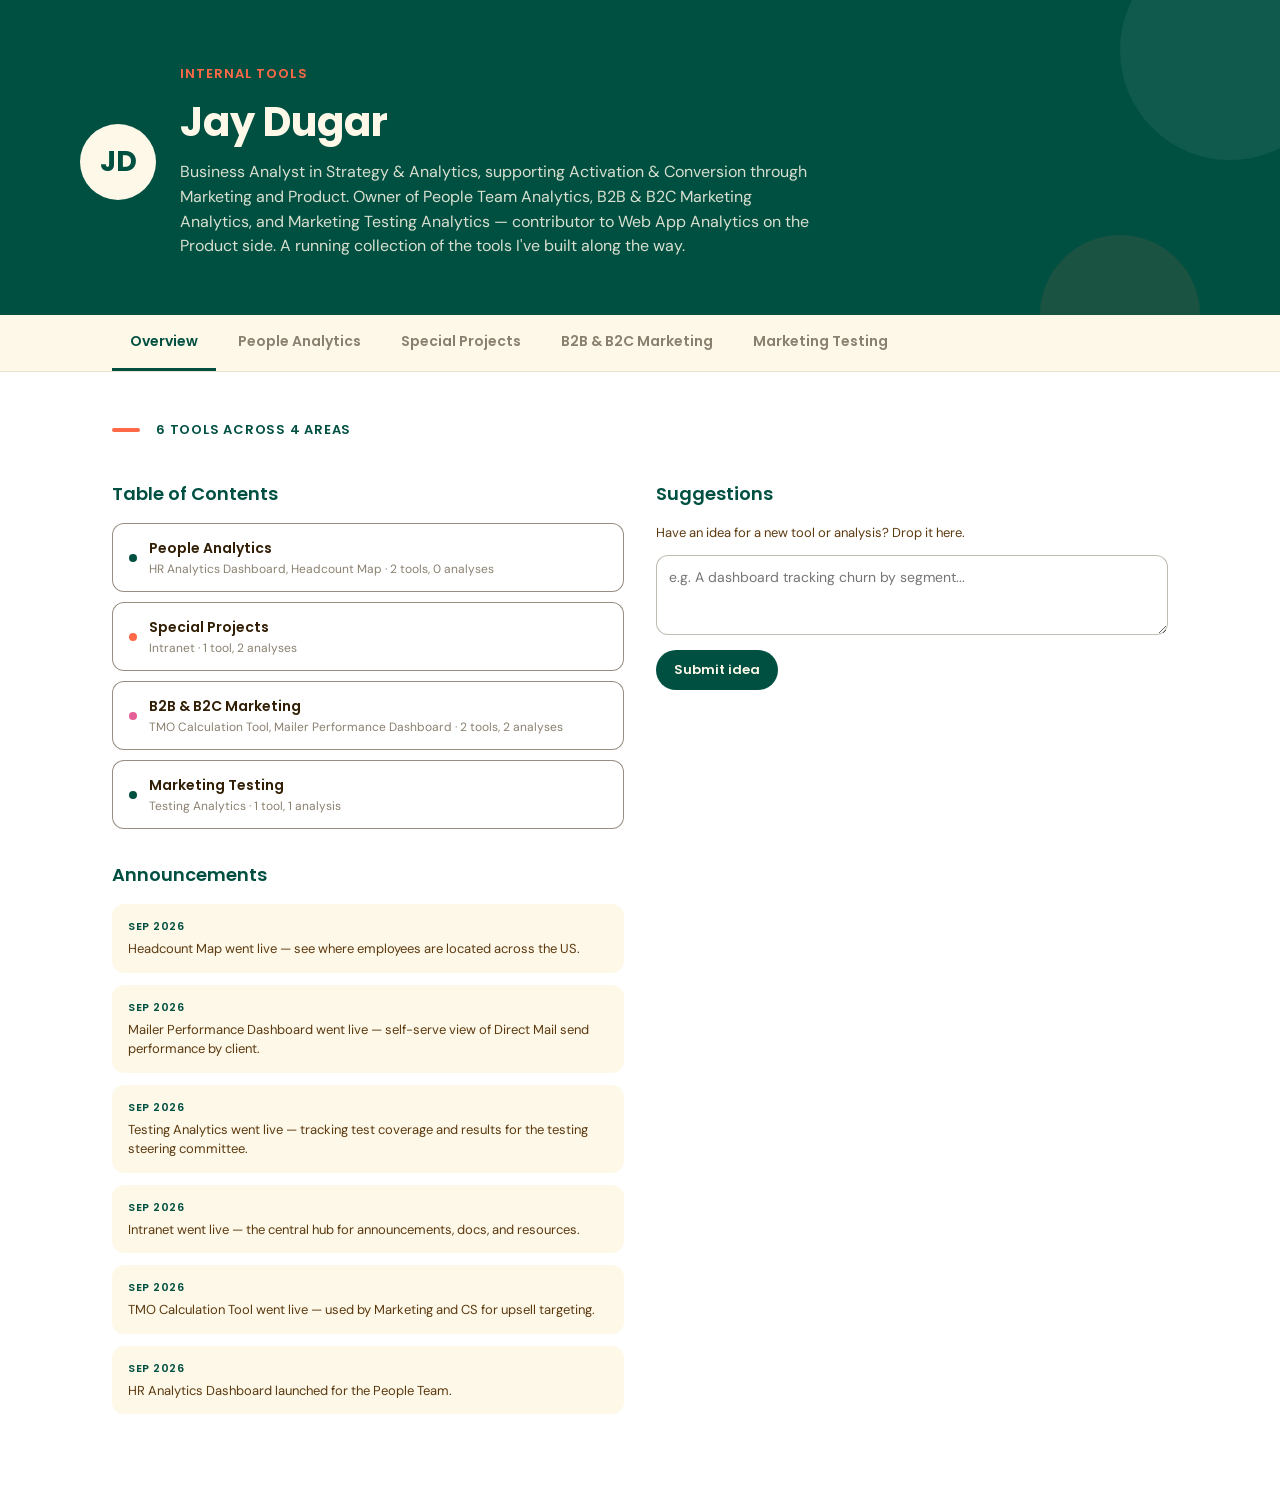
==== commit 78fbb213: "Add Testing Results Repository analysis to Marketing Testing Marked as Ongoing/pinned to stay at the" ====
--- a/index.html
+++ b/index.html
@@ -71,7 +71,7 @@
             <div class="toc-dot" style="background:#005042"></div>
             <div>
               <div class="toc-name">Marketing Testing</div>
-              <div class="toc-detail">Testing Analytics · 1 tool, 0 analyses</div>
+              <div class="toc-detail">Testing Analytics · 1 tool, 1 analysis</div>
             </div>
           </div>
         </div>
@@ -348,9 +348,14 @@
         </div>
         <div>
           <div class="col-label">Analyses</div>
-          <div class="analyses-placeholder">
-            <svg width="26" height="26" viewBox="0 0 24 24" fill="none" stroke="#8a8070" stroke-width="2" stroke-linecap="round" stroke-linejoin="round"><path d="M14 2H6a2 2 0 0 0-2 2v16a2 2 0 0 0 2 2h12a2 2 0 0 0 2-2V8z"/><path d="M14 2v6h6"/></svg>
-            <div class="placeholder-text">No analyses yet — decks, write-ups, and long-term studies for this area will live here.</div>
+          <div class="analyses-list">
+            <a href="https://employerdirect.sharepoint.com/:p:/s/EnterpriseAnalytics/IQD393z8QSX-Q6gXfyhOYSEYAVdj1q2QEwnDimxScQG8fNA?e=vgEf4U" target="_blank" rel="noopener" class="analysis-item" data-pinned="true">
+              <svg width="20" height="20" viewBox="0 0 24 24" fill="none" stroke="#005042" stroke-width="2" stroke-linecap="round" stroke-linejoin="round"><path d="M14 2H6a2 2 0 0 0-2 2v16a2 2 0 0 0 2 2h12a2 2 0 0 0 2-2V8z"/><path d="M14 2v6h6"/></svg>
+              <div>
+                <div class="analysis-title">Testing Results Repository</div>
+                <div class="analysis-date">Ongoing</div>
+              </div>
+            </a>
           </div>
         </div>
       </div>
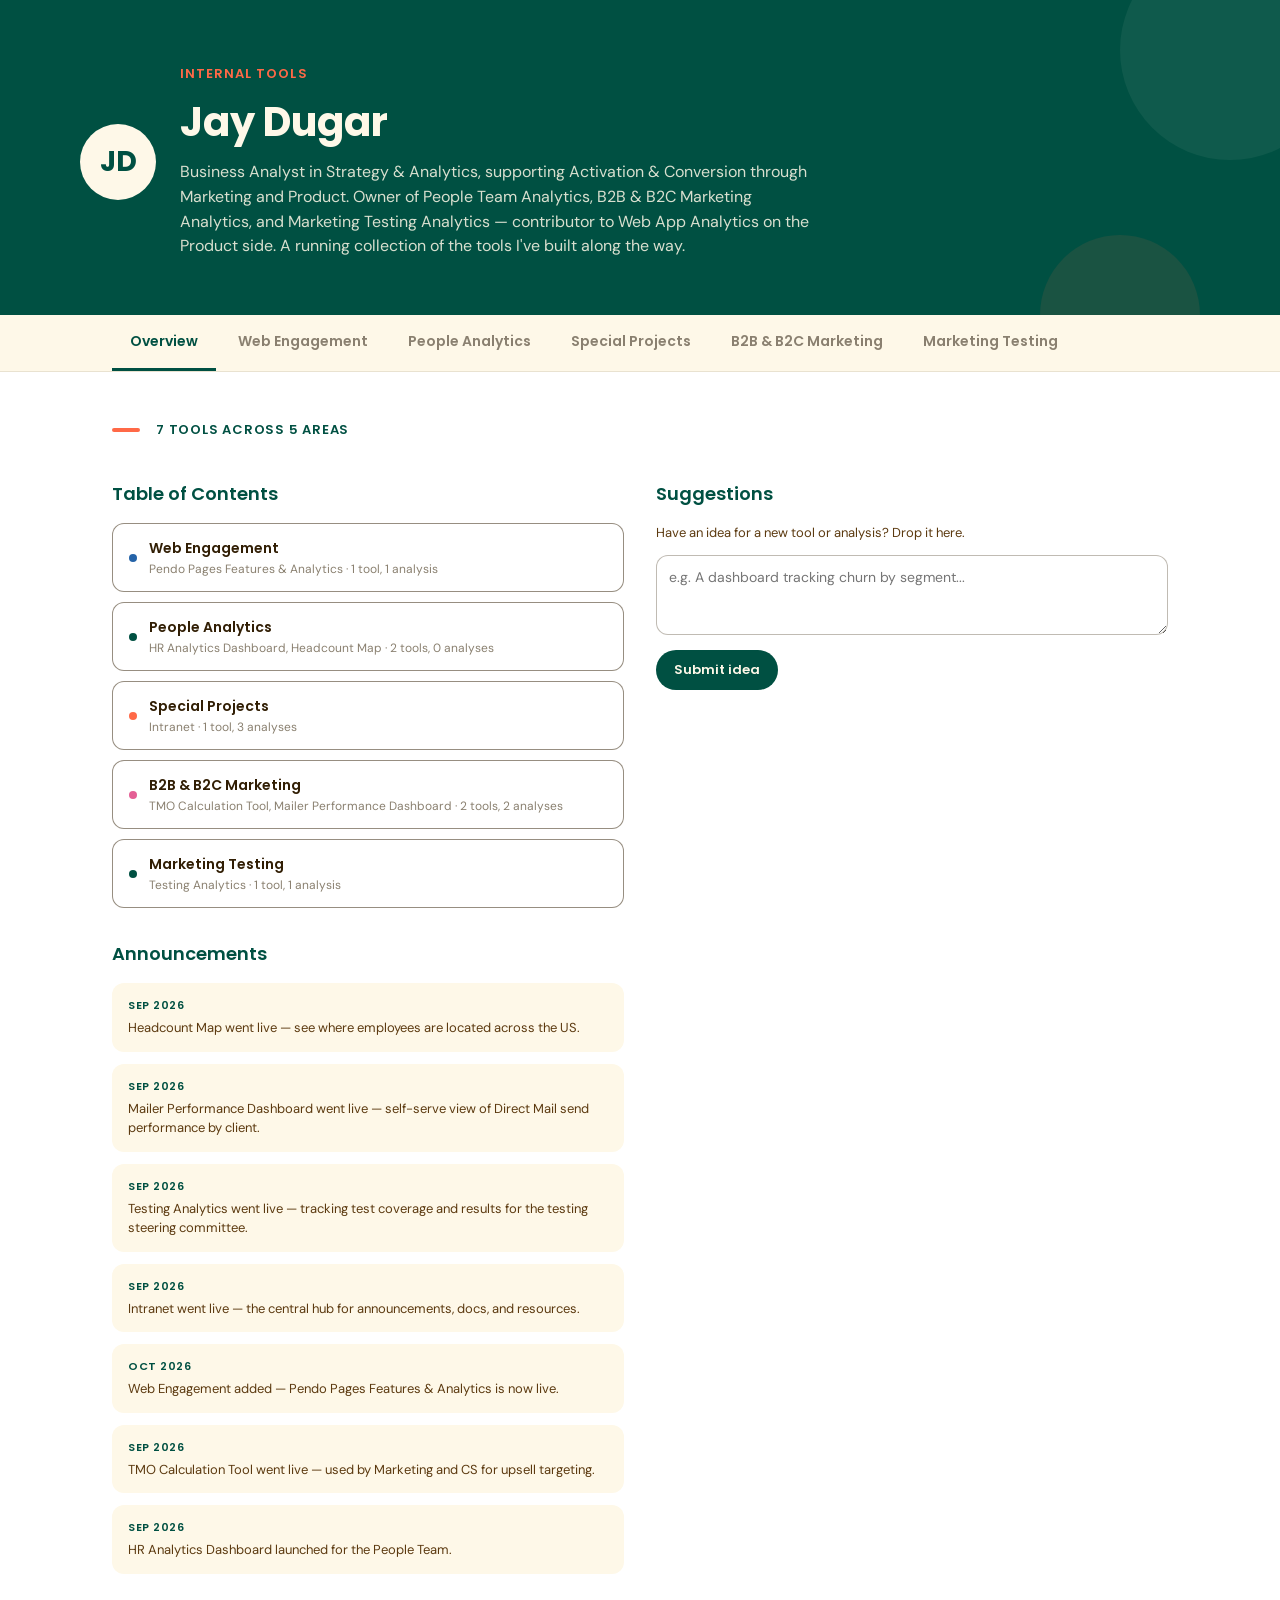
==== commit 539338c4: "Add Web Engagement area and Network Distance Analysis New Web Engagement tab (blue accent) with the " ====
--- a/index.html
+++ b/index.html
@@ -27,6 +27,7 @@
 <nav class="tabbar">
   <div class="tabbar-inner">
     <button class="tab is-active" data-tab="overview" style="--accent:#005042">Overview</button>
+    <button class="tab" data-tab="webengagement" style="--accent:#2563A8">Web Engagement</button>
     <button class="tab" data-tab="people" style="--accent:#005042">People Analytics</button>
     <button class="tab" data-tab="special" style="--accent:#FF6947">Special Projects</button>
     <button class="tab" data-tab="marketing" style="--accent:#E45F95">B2B &amp; B2C Marketing</button>
@@ -37,7 +38,7 @@
 <main class="page-body">
   <div class="stat-line">
     <div class="stat-rect"></div>
-    <span>6 tools across 4 areas</span>
+    <span>7 tools across 5 areas</span>
   </div>
 
   <!-- Overview -->
@@ -46,6 +47,13 @@
       <div class="overview-left">
         <h2>Table of Contents</h2>
         <div class="toc-list">
+          <div class="toc-row" data-goto="webengagement">
+            <div class="toc-dot" style="background:#2563A8"></div>
+            <div>
+              <div class="toc-name">Web Engagement</div>
+              <div class="toc-detail">Pendo Pages Features &amp; Analytics · 1 tool, 1 analysis</div>
+            </div>
+          </div>
           <div class="toc-row" data-goto="people">
             <div class="toc-dot" style="background:#005042"></div>
             <div>
@@ -57,7 +65,7 @@
             <div class="toc-dot" style="background:#FF6947"></div>
             <div>
               <div class="toc-name">Special Projects</div>
-              <div class="toc-detail">Intranet · 1 tool, 2 analyses</div>
+              <div class="toc-detail">Intranet · 1 tool, 3 analyses</div>
             </div>
           </div>
           <div class="toc-row" data-goto="marketing">
@@ -93,6 +101,10 @@
           <div class="announcement-card">
             <div class="announcement-date">Sep 2026</div>
             <div class="announcement-text">Intranet went live — the central hub for announcements, docs, and resources.</div>
+          </div>
+          <div class="announcement-card">
+            <div class="announcement-date">Oct 2026</div>
+            <div class="announcement-text">Web Engagement added — Pendo Pages Features &amp; Analytics is now live.</div>
           </div>
           <div class="announcement-card">
             <div class="announcement-date">Sep 2026</div>
@@ -115,6 +127,56 @@
     </div>
   </section>
 
+  <!-- Web Engagement -->
+  <section class="tab-section" id="section-webengagement">
+    <div class="area-block">
+      <div class="area-header">
+        <h2 style="color:#005042">Web Engagement</h2>
+        <span class="area-subtitle">Product usage &amp; engagement analytics</span>
+      </div>
+      <div class="area-body">
+        <div>
+          <div class="col-label">Tools</div>
+          <div class="tools-grid">
+
+            <div class="tool-card">
+              <div class="tool-strip" style="background:#2563A8"></div>
+              <div class="tool-icon" style="background:#e8f0fa">
+                <svg width="22" height="22" viewBox="0 0 24 24" fill="none" stroke="#2563A8" stroke-width="2" stroke-linecap="round" stroke-linejoin="round"><path d="M22 12h-2.48a2 2 0 0 0-1.93 1.46l-2.35 8.36a.25.25 0 0 1-.48 0L9.24 2.18a.25.25 0 0 0-.48 0l-2.35 8.36A2 2 0 0 1 4.48 12H2"/></svg>
+              </div>
+              <div class="tool-body">
+                <div class="tool-badges">
+                  <span class="category-badge">Product</span>
+                  <span class="badge badge-filled">Live</span>
+                </div>
+                <h3>Pendo Pages Features &amp; Analytics</h3>
+                <p class="tool-desc">Self-serve Databricks dashboard for Pendo-tracked page and feature usage across the web app.</p>
+              </div>
+              <div class="tool-action">
+                <a href="https://adb-4178024078067498.18.azuredatabricks.net/dashboardsv3/01f1b849db521f90bcd820edaba54159/published?o=4178024078067498" target="_blank" rel="noopener" class="btn-pill btn-cta">Open tool →</a>
+                <span class="tool-updated">Updated Oct 2026</span>
+              </div>
+            </div>
+
+          </div>
+        </div>
+        <div>
+          <div class="col-label">Analyses</div>
+          <div class="analyses-list">
+            <a href="https://employerdirect-my.sharepoint.com/:p:/g/personal/jay_dugar_edhc_com1/IQAwLefjTz8KQ7_kpc4X0Oj9AbnC5QiCJYkCPI11516Ti1E?e=c0IHhA" target="_blank" rel="noopener" class="analysis-item" data-date="2026-10-01">
+              <svg width="20" height="20" viewBox="0 0 24 24" fill="none" stroke="#005042" stroke-width="2" stroke-linecap="round" stroke-linejoin="round"><path d="M14 2H6a2 2 0 0 0-2 2v16a2 2 0 0 0 2 2h12a2 2 0 0 0 2-2V8z"/><path d="M14 2v6h6"/></svg>
+              <div>
+                <div class="analysis-title">Web Engagement Analysis</div>
+                <div class="analysis-date">Oct 1, 2026</div>
+              </div>
+            </a>
+          </div>
+        </div>
+      </div>
+    </div>
+    <p class="footer-note">More tools added as they ship.</p>
+  </section>
+
   <!-- People Analytics -->
   <section class="tab-section" id="section-people">
     <div class="area-block">
@@ -223,6 +285,13 @@
                 <div class="analysis-note">Contributor — supported Jun, Enterprise Analytics Intern, with her intern project.</div>
               </div>
             </a>
+            <a href="https://employerdirect-my.sharepoint.com/:p:/g/personal/jay_dugar_edhc_com1/IQCwyAJFS8OBR5Z1-smxRQKjAaFq4GoU2_auMvovh2QBHF4?e=ZaPRr2" target="_blank" rel="noopener" class="analysis-item" data-date="2026-04-01">
+              <svg width="20" height="20" viewBox="0 0 24 24" fill="none" stroke="#005042" stroke-width="2" stroke-linecap="round" stroke-linejoin="round"><path d="M14 2H6a2 2 0 0 0-2 2v16a2 2 0 0 0 2 2h12a2 2 0 0 0 2-2V8z"/><path d="M14 2v6h6"/></svg>
+              <div>
+                <div class="analysis-title">Network Distance Analysis</div>
+                <div class="analysis-date">Apr 2026</div>
+              </div>
+            </a>
             <a href="https://employerdirect-my.sharepoint.com/:p:/g/personal/jay_dugar_edhc_com1/IQAvmbayL3EeTLC1aCSlgR_PATuHuwJYxpf_T8SGFbYfa9U?e=0Gtic1" target="_blank" rel="noopener" class="analysis-item" data-date="2025-10-24">
               <svg width="20" height="20" viewBox="0 0 24 24" fill="none" stroke="#005042" stroke-width="2" stroke-linecap="round" stroke-linejoin="round"><path d="M14 2H6a2 2 0 0 0-2 2v16a2 2 0 0 0 2 2h12a2 2 0 0 0 2-2V8z"/><path d="M14 2v6h6"/></svg>
               <div>
--- a/styles.css
+++ b/styles.css
@@ -14,6 +14,9 @@
   --coral-stroke: #e04a28;
   --pink-tint-bg: #fceef4;
   --pink-stroke: #c43d76;
+  --blue: #2563A8;
+  --blue-tint-bg: #e8f0fa;
+  --blue-stroke: #1f5a93;
 
   --card-border: rgba(49, 30, 4, 0.5);
   --card-shadow: 0 4px 12px rgba(49, 30, 4, 0.06);
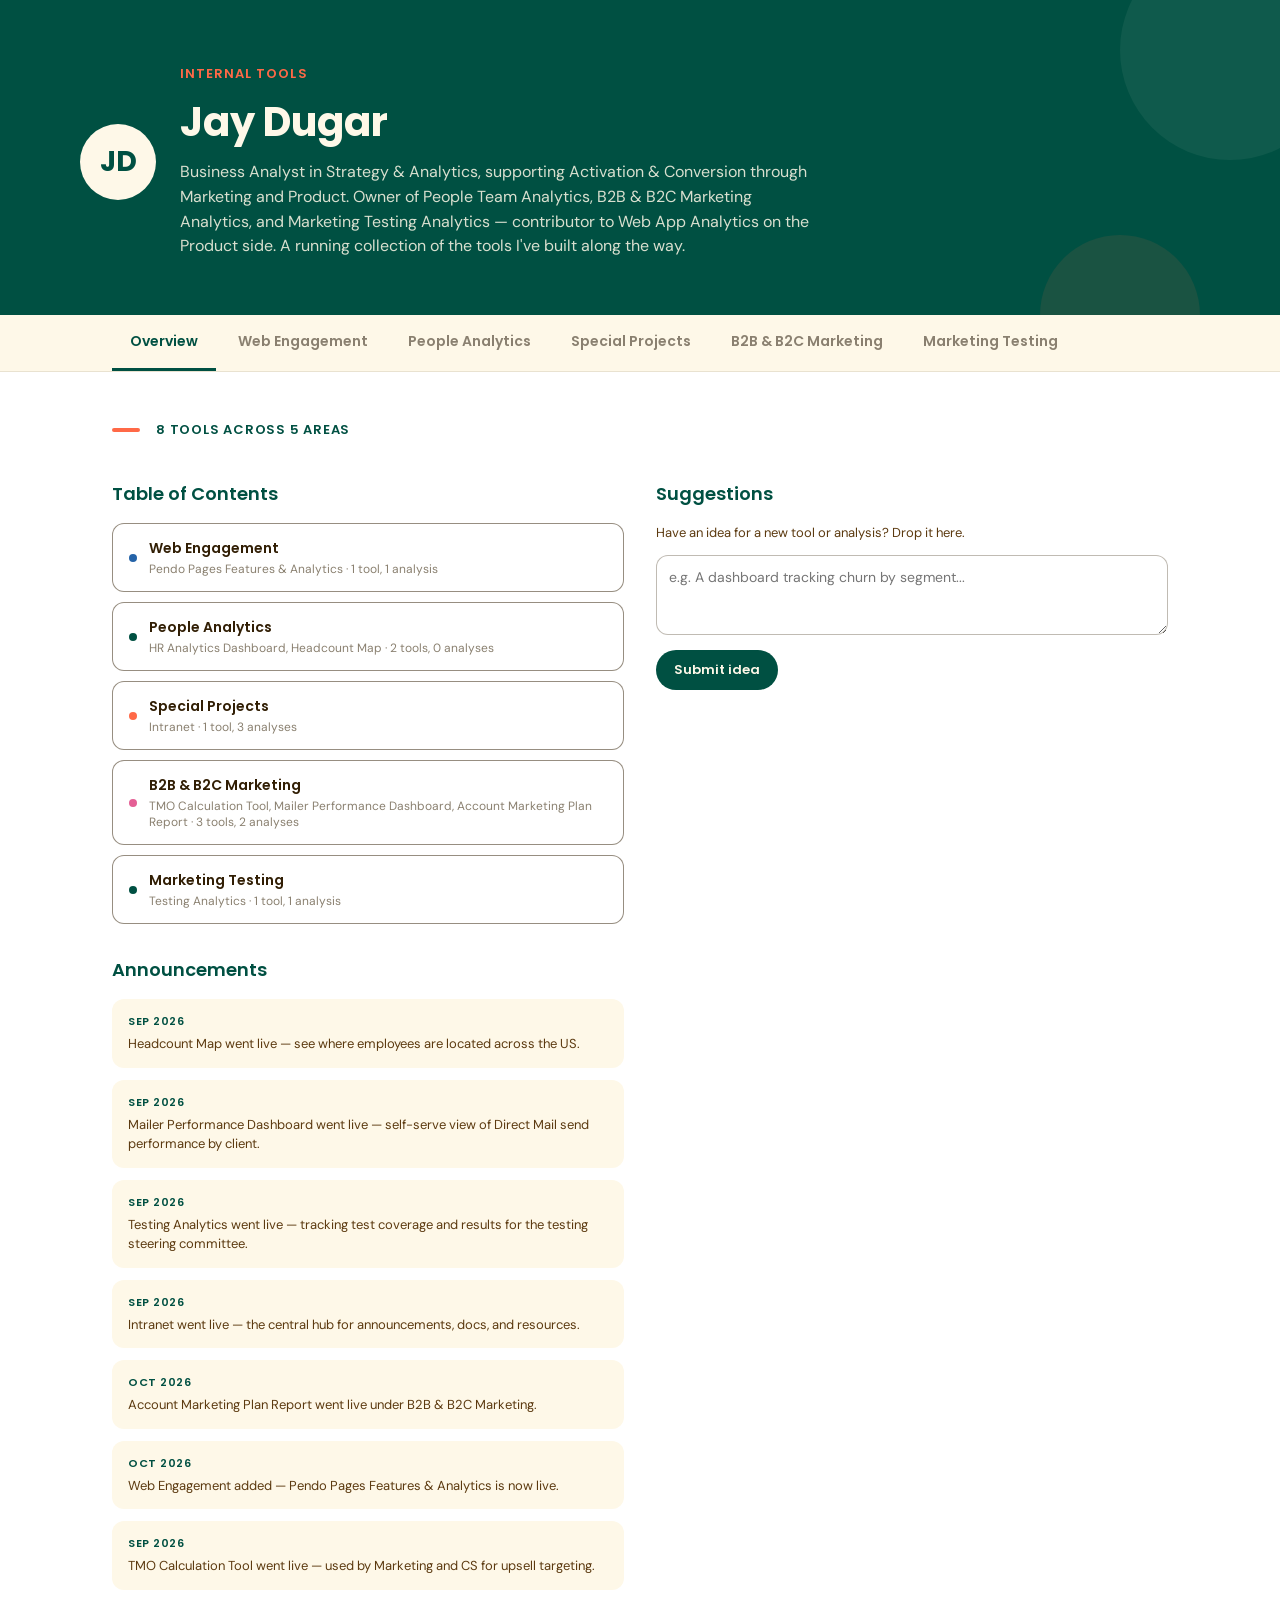
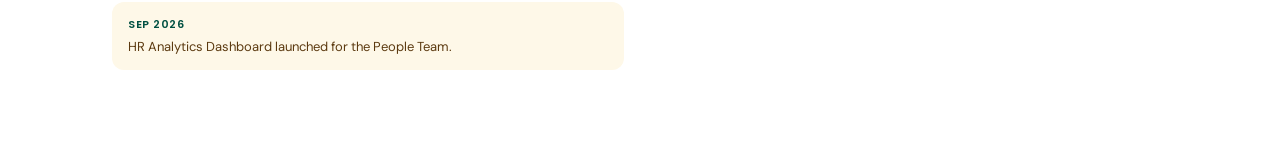
==== commit 3fc7fd32: "Add Account Marketing Plan Report to B2B & B2C Marketing Co-Authored-By: Claude Sonnet 5 <noreply@an" ====
--- a/index.html
+++ b/index.html
@@ -38,7 +38,7 @@
 <main class="page-body">
   <div class="stat-line">
     <div class="stat-rect"></div>
-    <span>7 tools across 5 areas</span>
+    <span>8 tools across 5 areas</span>
   </div>
 
   <!-- Overview -->
@@ -72,7 +72,7 @@
             <div class="toc-dot" style="background:#E45F95"></div>
             <div>
               <div class="toc-name">B2B &amp; B2C Marketing</div>
-              <div class="toc-detail">TMO Calculation Tool, Mailer Performance Dashboard · 2 tools, 2 analyses</div>
+              <div class="toc-detail">TMO Calculation Tool, Mailer Performance Dashboard, Account Marketing Plan Report · 3 tools, 2 analyses</div>
             </div>
           </div>
           <div class="toc-row" data-goto="testing">
@@ -101,6 +101,10 @@
           <div class="announcement-card">
             <div class="announcement-date">Sep 2026</div>
             <div class="announcement-text">Intranet went live — the central hub for announcements, docs, and resources.</div>
+          </div>
+          <div class="announcement-card">
+            <div class="announcement-date">Oct 2026</div>
+            <div class="announcement-text">Account Marketing Plan Report went live under B2B &amp; B2C Marketing.</div>
           </div>
           <div class="announcement-card">
             <div class="announcement-date">Oct 2026</div>
@@ -356,6 +360,25 @@
               </div>
             </div>
 
+            <div class="tool-card">
+              <div class="tool-strip" style="background:#E45F95"></div>
+              <div class="tool-icon" style="background:#fceef4">
+                <svg width="22" height="22" viewBox="0 0 24 24" fill="none" stroke="#c43d76" stroke-width="2" stroke-linecap="round" stroke-linejoin="round"><path d="M15 2H6a2 2 0 0 0-2 2v16a2 2 0 0 0 2 2h12a2 2 0 0 0 2-2V7Z"/><path d="M14 2v4a2 2 0 0 0 2 2h4"/><path d="M10 9H8"/><path d="M16 13H8"/><path d="M16 17H8"/></svg>
+              </div>
+              <div class="tool-body">
+                <div class="tool-badges">
+                  <span class="category-badge">Account Marketing</span>
+                  <span class="badge badge-filled">Live</span>
+                </div>
+                <h3>Account Marketing Plan Report</h3>
+                <p class="tool-desc">Generates account-level marketing plan reports to guide outreach and account strategy.</p>
+              </div>
+              <div class="tool-action">
+                <a href="https://marketingplanreport-4n2j.vercel.app/" target="_blank" rel="noopener" class="btn-pill btn-cta">Open tool →</a>
+                <span class="tool-updated">Updated Oct 2026</span>
+              </div>
+            </div>
+
           </div>
         </div>
         <div>
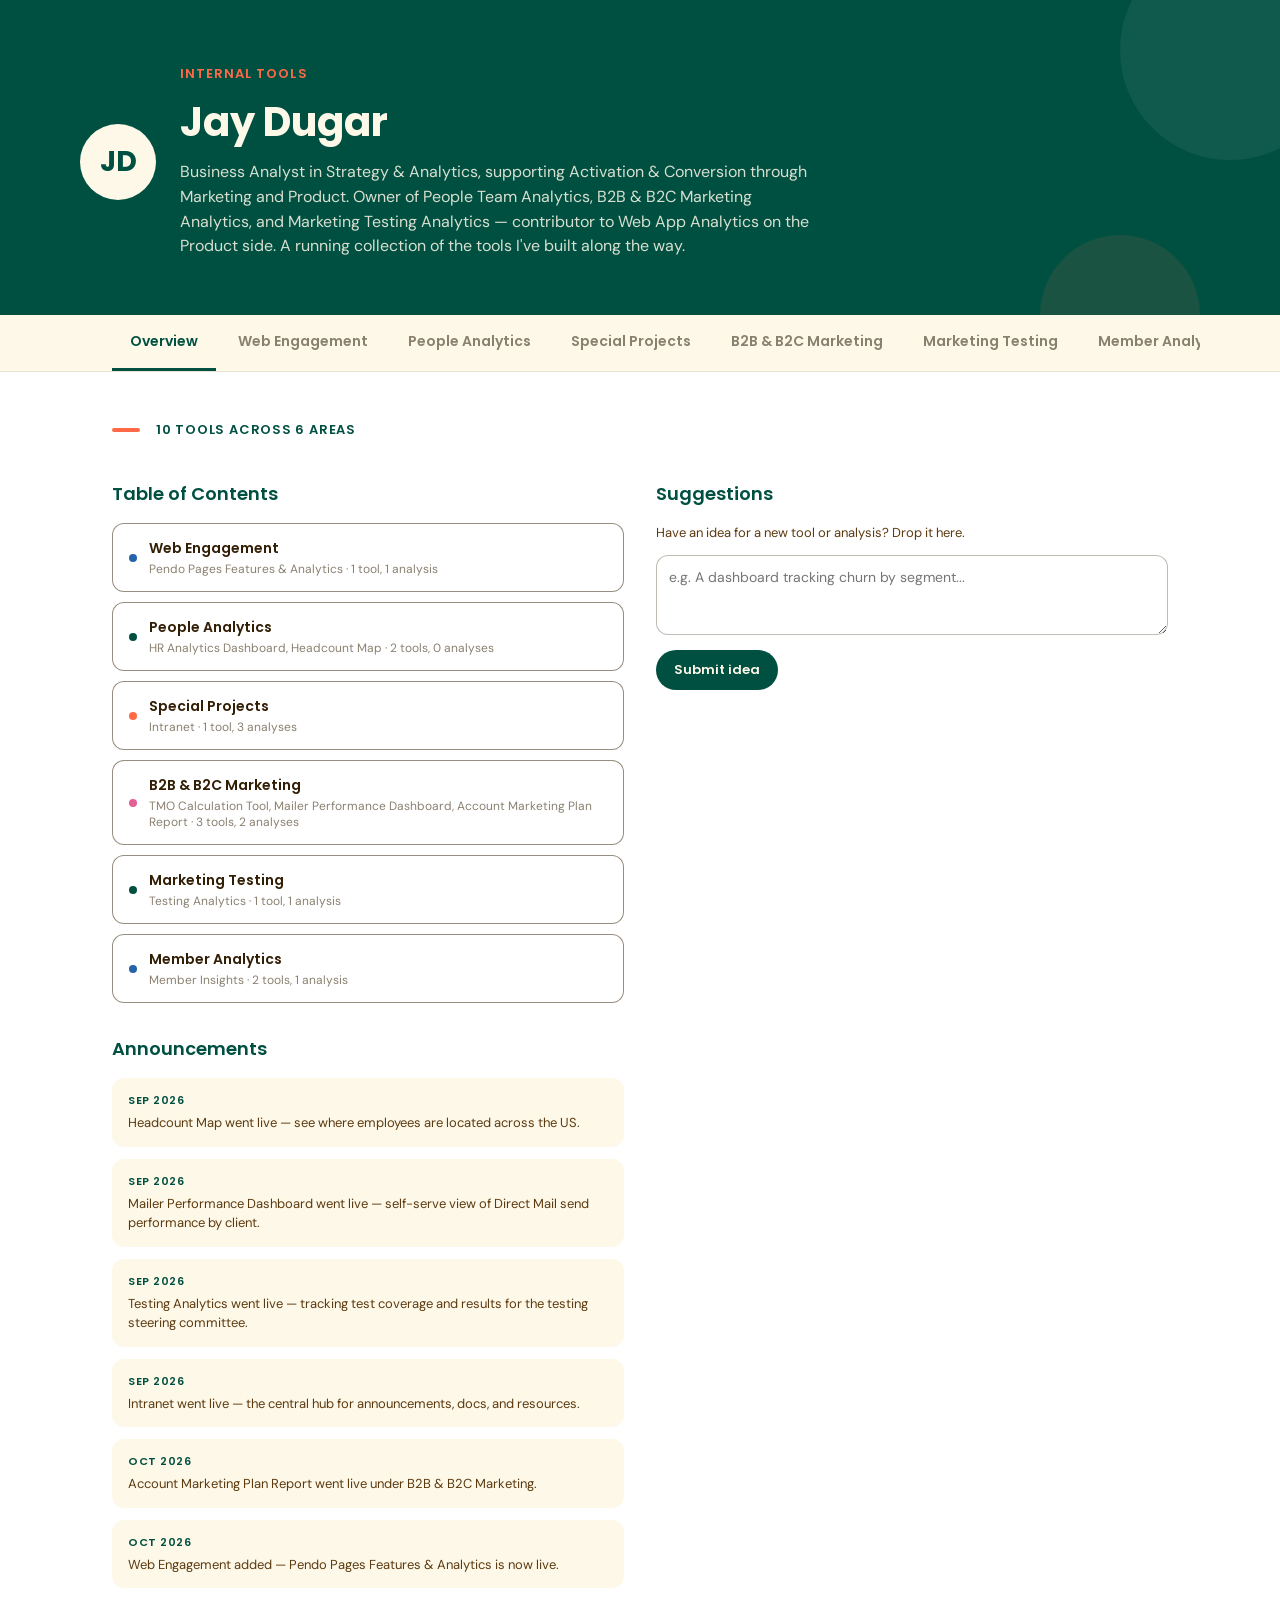
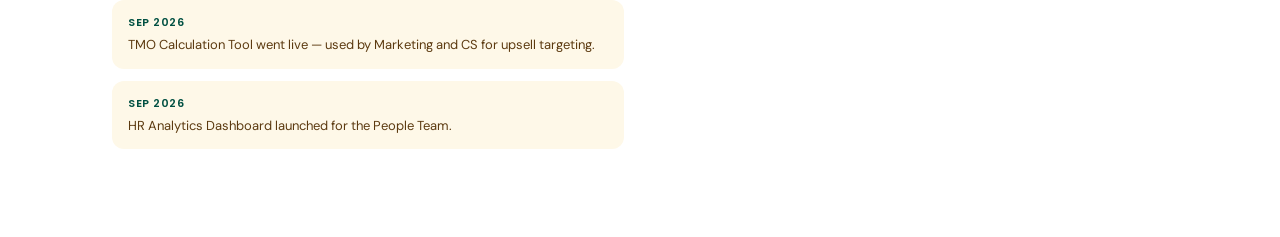
==== commit ab88952f: "Add Member Analytics area Member Funnel Explorer (linking to its hosted deployment) and Category Ins" ====
--- a/index.html
+++ b/index.html
@@ -32,13 +32,14 @@
     <button class="tab" data-tab="special" style="--accent:#FF6947">Special Projects</button>
     <button class="tab" data-tab="marketing" style="--accent:#E45F95">B2B &amp; B2C Marketing</button>
     <button class="tab" data-tab="testing" style="--accent:#005042">Marketing Testing</button>
+    <button class="tab" data-tab="members" style="--accent:#2563A8">Member Analytics</button>
   </div>
 </nav>
 
 <main class="page-body">
   <div class="stat-line">
     <div class="stat-rect"></div>
-    <span>8 tools across 5 areas</span>
+    <span>10 tools across 6 areas</span>
   </div>
 
   <!-- Overview -->
@@ -82,6 +83,13 @@
               <div class="toc-detail">Testing Analytics · 1 tool, 1 analysis</div>
             </div>
           </div>
+          <div class="toc-row" data-goto="members">
+            <div class="toc-dot" style="background:#2563A8"></div>
+            <div>
+              <div class="toc-name">Member Analytics</div>
+              <div class="toc-detail">Member Insights · 2 tools, 1 analysis</div>
+            </div>
+          </div>
         </div>
 
         <h2 class="announcements-heading">Announcements</h2>
@@ -455,6 +463,70 @@
     <p class="footer-note">More tools added as they ship.</p>
   </section>
 
+  <!-- Member Analytics -->
+  <section class="tab-section" id="section-members">
+    <div class="area-block">
+      <div class="area-header">
+        <h2 style="color:#2563A8">Member Analytics</h2>
+        <span class="area-subtitle">Member insights &amp; reporting</span>
+      </div>
+      <div class="area-body">
+        <div>
+          <div class="col-label">Tools</div>
+          <div class="tools-grid">
+
+            <div class="tool-card">
+              <div class="tool-strip" style="background:#2563A8"></div>
+              <div class="tool-icon" style="background:#e8f0fa">
+                <svg width="22" height="22" viewBox="0 0 24 24" fill="none" stroke="#2563A8" stroke-width="2" stroke-linecap="round" stroke-linejoin="round"><path d="M3 3v18h18"/><path d="M18 17V9"/><path d="M13 17V5"/><path d="M8 17v-3"/></svg>
+              </div>
+              <div class="tool-body">
+                <div class="tool-badges">
+                  <span class="badge badge-filled">Live</span>
+                </div>
+                <h3>Member Funnel Explorer</h3>
+                <p class="tool-desc">Filter member case funnel performance by case open date and client, and compare clients or groups of clients side by side. Counts and rates only.</p>
+              </div>
+              <div class="tool-action">
+                <a href="https://member-analytics-site.vercel.app/member-analytics-explorer.html" target="_blank" rel="noopener" class="btn-pill btn-cta">Open tool →</a>
+              </div>
+            </div>
+
+            <div class="tool-card">
+              <div class="tool-strip" style="background:#2563A8"></div>
+              <div class="tool-icon" style="background:#e8f0fa">
+                <svg width="22" height="22" viewBox="0 0 24 24" fill="none" stroke="#2563A8" stroke-width="2" stroke-linecap="round" stroke-linejoin="round"><path d="M4 20V10"/><path d="M10 20V4"/><path d="M16 20v-7"/><path d="M22 20H2"/></svg>
+              </div>
+              <div class="tool-body">
+                <div class="tool-badges">
+                  <span class="badge badge-filled">Live</span>
+                </div>
+                <h3>Category Insights</h3>
+                <p class="tool-desc">Ranks industries, carve-outs, maturities, and fee structures by cases, calls, consults, procedures, or rates for any date range.</p>
+              </div>
+              <div class="tool-action">
+                <a href="category-insights.html" target="_blank" rel="noopener" class="btn-pill btn-cta">Open tool →</a>
+              </div>
+            </div>
+
+          </div>
+        </div>
+        <div>
+          <div class="col-label">Analyses</div>
+          <div class="analyses-list">
+            <a href="https://employerdirect.sharepoint.com/:p:/s/ClientDeliverables/IQCy9vFB2bCRSZZLCs20r3nFActnlSgWyn6uxh-LbSba1Vw?e=2FotwS&amp;nav=eyJzSWQiOjM0MywiY0lkIjozNzc2NzM3ODE1fQ" target="_blank" rel="noopener" class="analysis-item">
+              <svg width="20" height="20" viewBox="0 0 24 24" fill="none" stroke="#2563A8" stroke-width="2" stroke-linecap="round" stroke-linejoin="round"><path d="M14 2H6a2 2 0 0 0-2 2v16a2 2 0 0 0 2 2h12a2 2 0 0 0 2-2V8z"/><path d="M14 2v6h6"/></svg>
+              <div>
+                <div class="analysis-title">Member Analytics Analysis</div>
+              </div>
+            </a>
+          </div>
+        </div>
+      </div>
+    </div>
+    <p class="footer-note">More tools added as they ship.</p>
+  </section>
+
 </main>
 
 <script src="script.js"></script>
